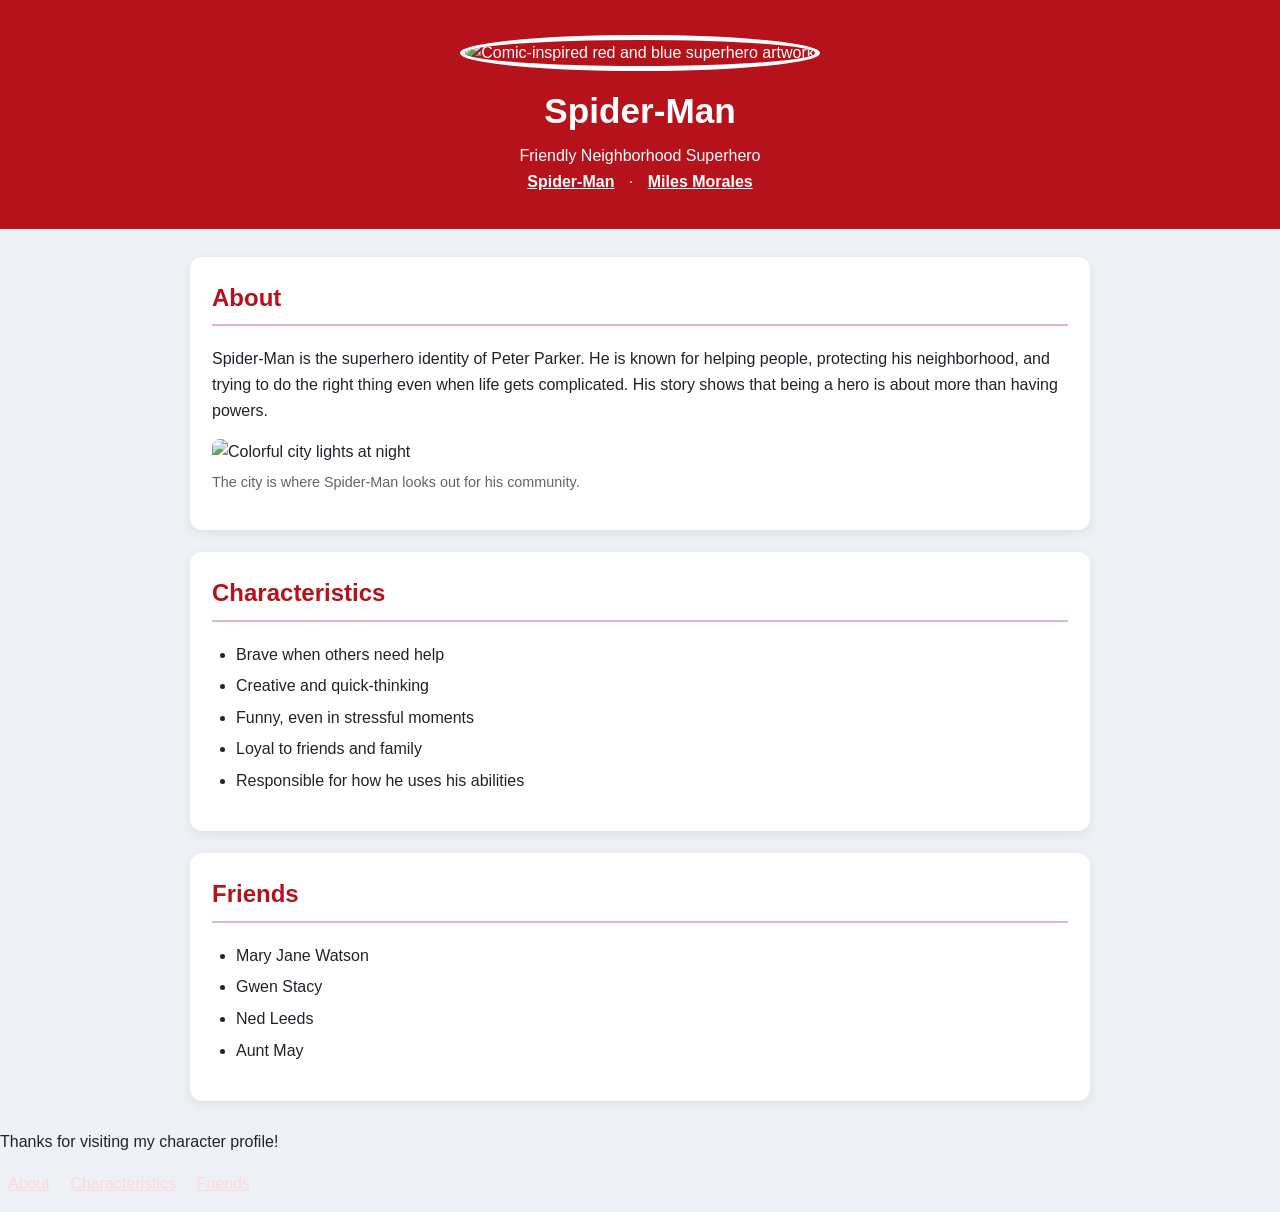
==== index.html @ ab2ee404 "update" ====
<!doctype html>
<html lang="en">
  <head>
    <meta charset="UTF-8" />
    <meta name="viewport" content="width=device-width, initial-scale=1.0" />
    <title>Spider-Man Character Profile</title>
    <style>
      * {
        box-sizing: border-box;
      }
      body {
        margin: 0;
        font-family: Arial, Helvetica, sans-serif;
        background-color: #eef1f5;
        color: #20232a;
        line-height: 1.6;
      }
      header {
        background-color: #b5121b;
        color: white;
        text-align: center;
        padding: 35px 20px;
      }
      .profile-picture {
        width: 145px;
        height: 145px;
        border-radius: 50%;
        object-fit: cover;
        border: 5px solid white;
      }
      header h1 {
        margin: 12px 0 0;
        font-size: 2.2rem;
      }
      header p {
        margin: 4px 0 0;
      }
      main {
        width: min(900px, 92%);
        margin: 28px auto;
      }
      section {
        background: white;
        padding: 22px;
        margin-bottom: 22px;
        border-radius: 12px;
        box-shadow: 0 3px 12px rgba(0, 0, 0, 0.08);
      }
      h2 {
        color: #b5121b;
        border-bottom: 2px solid #e7b7ba;
        padding-bottom: 7px;
        margin-top: 0;
      }
      .about-image {
        display: block;
        width: 100%;
        max-height: 300px;
        object-fit: cover;
        border-radius: 8px;
        margin-top: 15px;
      }
      .caption {
        font-size: 0.9rem;
        color: #60646c;
        margin-top: 6px;
      }
      ul {
        padding-left: 24px;
      }
      li {
        margin-bottom: 6px;
      }
      a {
        color: #b5121b;
      }
      header .character-nav a {
        color: white;
        font-weight: bold;
        text-decoration: underline;
        margin: 0 10px;
      }
      footer a {
        color: #ffd8da;
        margin: 0 8px;
      }
      @media (max-width: 600px) {
        header h1 {
          font-size: 1.8rem;
        }
        section {
          padding: 17px;
        }
      }
    </style>
  </head>
  <body>
    <header>
      <img
        class="profile-picture"
        src="https://hips.hearstapps.com/hmg-prod/images/msm2-reveal-attack-4k-legal-65284680c18ba.jpg?crop=0.490xw:0.872xh;0.115xw,0&resize=1200:*"
        alt="Comic-inspired red and blue superhero artwork"
      />
      <h1>Spider-Man</h1>
      <p>Friendly Neighborhood Superhero</p>
      <nav class="character-nav">
        <a href="your%20practice%20website.html">Spider-Man</a> ·
        <a href="miles-morales.html">Miles Morales</a>
      </nav>
    </header>

    <main>
      <section id="about">
        <h2>About</h2>
        <p>
          Spider-Man is the superhero identity of Peter Parker. He is known for
          helping people, protecting his neighborhood, and trying to do the
          right thing even when life gets complicated. His story shows that
          being a hero is about more than having powers.
        </p>
        <img
          class="about-image"
          src="https://media.vanityfair.com/photos/5d5dacc363a3160008e3a190/master/pass/spiderman-marvel.jpg"
          alt="Colorful city lights at night"
        />
        <p class="caption">
          The city is where Spider-Man looks out for his community.
        </p>
      </section>

      <section id="characteristics">
        <h2>Characteristics</h2>
        <ul>
          <li>Brave when others need help</li>
          <li>Creative and quick-thinking</li>
          <li>Funny, even in stressful moments</li>
          <li>Loyal to friends and family</li>
          <li>Responsible for how he uses his abilities</li>
        </ul>
      </section>

      <section id="friends">
        <h2>Friends</h2>
        <ul>
          <li>Mary Jane Watson</li>
          <li>Gwen Stacy</li>
          <li>Ned Leeds</li>
          <li>Aunt May</li>
        </ul>
      </section>
    </main>

    <footer>
      <p>Thanks for visiting my character profile!</p>
      <p>
        <a href="#about">About</a>
        <a href="#characteristics">Characteristics</a>
        <a href="#friends">Friends</a>
      </p>
    </footer>
  </body>
</html>
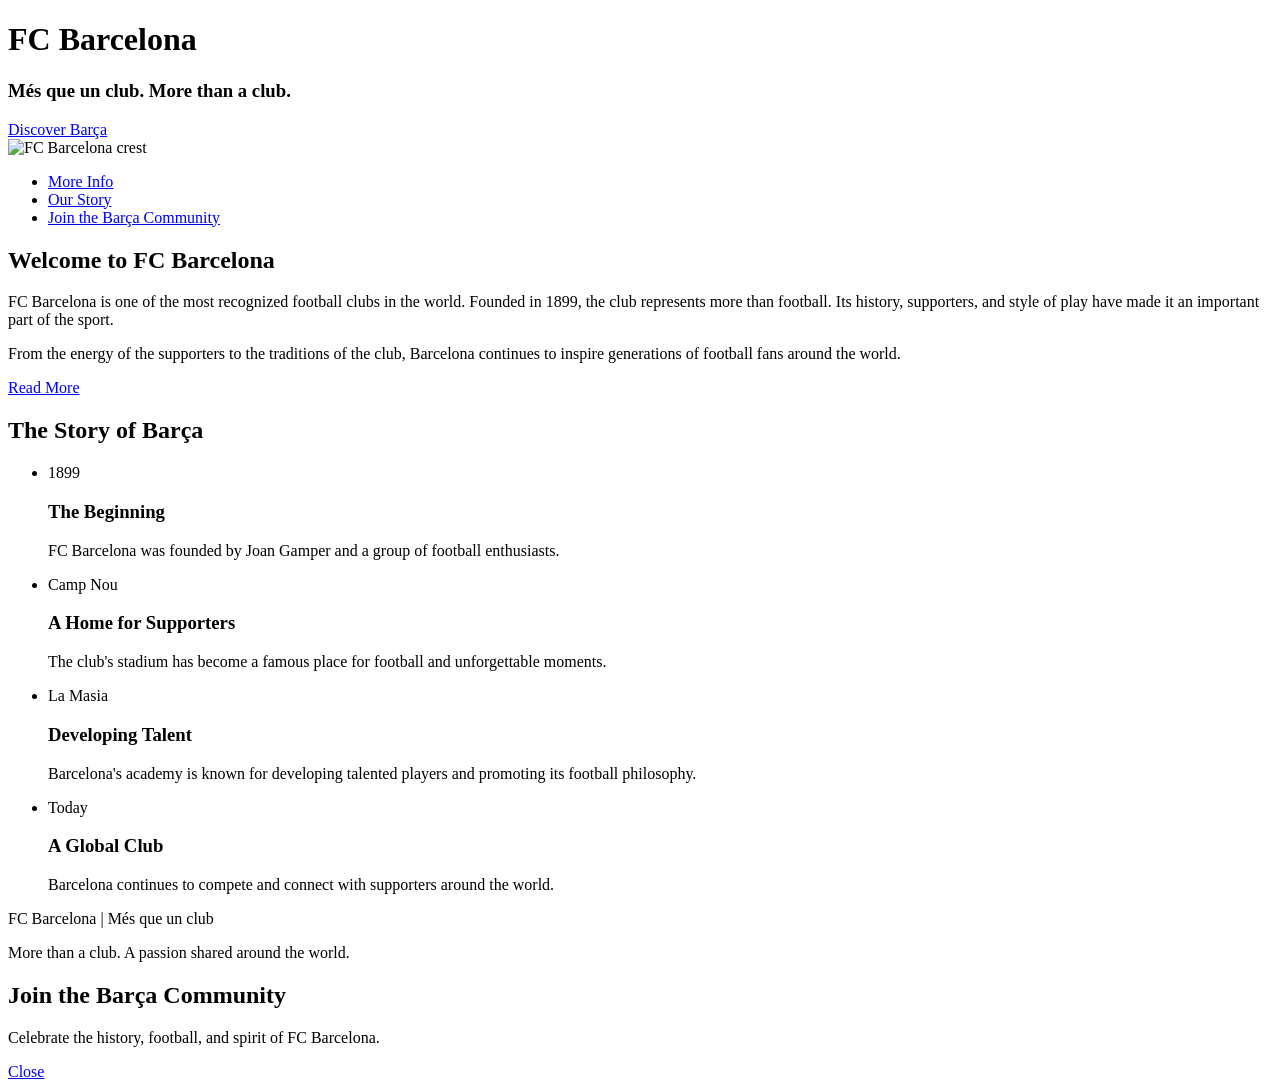
==== commit d42abccf: "Update index.html" ====
--- a/index.html
+++ b/index.html
@@ -3,160 +3,119 @@
   <head>
     <meta charset="UTF-8" />
     <meta name="viewport" content="width=device-width, initial-scale=1.0" />
-    <title>Spider-Man Character Profile</title>
-    <style>
-      * {
-        box-sizing: border-box;
-      }
-      body {
-        margin: 0;
-        font-family: Arial, Helvetica, sans-serif;
-        background-color: #eef1f5;
-        color: #20232a;
-        line-height: 1.6;
-      }
-      header {
-        background-color: #b5121b;
-        color: white;
-        text-align: center;
-        padding: 35px 20px;
-      }
-      .profile-picture {
-        width: 145px;
-        height: 145px;
-        border-radius: 50%;
-        object-fit: cover;
-        border: 5px solid white;
-      }
-      header h1 {
-        margin: 12px 0 0;
-        font-size: 2.2rem;
-      }
-      header p {
-        margin: 4px 0 0;
-      }
-      main {
-        width: min(900px, 92%);
-        margin: 28px auto;
-      }
-      section {
-        background: white;
-        padding: 22px;
-        margin-bottom: 22px;
-        border-radius: 12px;
-        box-shadow: 0 3px 12px rgba(0, 0, 0, 0.08);
-      }
-      h2 {
-        color: #b5121b;
-        border-bottom: 2px solid #e7b7ba;
-        padding-bottom: 7px;
-        margin-top: 0;
-      }
-      .about-image {
-        display: block;
-        width: 100%;
-        max-height: 300px;
-        object-fit: cover;
-        border-radius: 8px;
-        margin-top: 15px;
-      }
-      .caption {
-        font-size: 0.9rem;
-        color: #60646c;
-        margin-top: 6px;
-      }
-      ul {
-        padding-left: 24px;
-      }
-      li {
-        margin-bottom: 6px;
-      }
-      a {
-        color: #b5121b;
-      }
-      header .character-nav a {
-        color: white;
-        font-weight: bold;
-        text-decoration: underline;
-        margin: 0 10px;
-      }
-      footer a {
-        color: #ffd8da;
-        margin: 0 8px;
-      }
-      @media (max-width: 600px) {
-        header h1 {
-          font-size: 1.8rem;
-        }
-        section {
-          padding: 17px;
-        }
-      }
-    </style>
+    <title>FC Barcelona - More Than a Club</title>
+    <link rel="stylesheet" href="css/style.css" />
   </head>
+
   <body>
-    <header>
+    <!-- HERO BANNER -->
+    <div class="hero-banner">
+      <div class="wrapper">
+        <h1>FC Barcelona</h1>
+        <h3>Més que un club. More than a club.</h3>
+        <a href="#more-info" class="cta">Discover Barça</a>
+      </div>
+
       <img
-        class="profile-picture"
-        src="https://hips.hearstapps.com/hmg-prod/images/msm2-reveal-attack-4k-legal-65284680c18ba.jpg?crop=0.490xw:0.872xh;0.115xw,0&resize=1200:*"
-        alt="Comic-inspired red and blue superhero artwork"
+        src="images/barcelona-crest.png"
+        class="hero-image"
+        alt="FC Barcelona crest"
       />
-      <h1>Spider-Man</h1>
-      <p>Friendly Neighborhood Superhero</p>
-      <nav class="character-nav">
-        <a href="your%20practice%20website.html">Spider-Man</a> ·
-        <a href="miles-morales.html">Miles Morales</a>
-      </nav>
-    </header>
+    </div>
 
-    <main>
-      <section id="about">
-        <h2>About</h2>
+    <!-- STICKY NAVIGATION -->
+    <nav class="main-nav">
+      <div class="wrapper">
+        <ul>
+          <li><a href="#more-info">More Info</a></li>
+          <li><a href="#story">Our Story</a></li>
+          <li><a href="#" class="popup-button">Join the Barça Community</a></li>
+        </ul>
+      </div>
+    </nav>
+
+    <!-- MORE INFO SECTION -->
+    <div class="more-info" id="more-info">
+      <div class="wrapper">
+        <h2>Welcome to <span>FC Barcelona</span></h2>
+
         <p>
-          Spider-Man is the superhero identity of Peter Parker. He is known for
-          helping people, protecting his neighborhood, and trying to do the
-          right thing even when life gets complicated. His story shows that
-          being a hero is about more than having powers.
+          FC Barcelona is one of the most recognized football clubs in the
+          world. Founded in 1899, the club represents more than football. Its
+          history, supporters, and style of play have made it an important part
+          of the sport.
         </p>
-        <img
-          class="about-image"
-          src="https://media.vanityfair.com/photos/5d5dacc363a3160008e3a190/master/pass/spiderman-marvel.jpg"
-          alt="Colorful city lights at night"
-        />
-        <p class="caption">
-          The city is where Spider-Man looks out for his community.
+
+        <p>
+          From the energy of the supporters to the traditions of the club,
+          Barcelona continues to inspire generations of football fans around the
+          world.
         </p>
-      </section>
 
-      <section id="characteristics">
-        <h2>Characteristics</h2>
-        <ul>
-          <li>Brave when others need help</li>
-          <li>Creative and quick-thinking</li>
-          <li>Funny, even in stressful moments</li>
-          <li>Loyal to friends and family</li>
-          <li>Responsible for how he uses his abilities</li>
+        <a href="#story" class="read-more">Read More</a>
+      </div>
+    </div>
+
+    <!-- STORY SECTION -->
+    <div class="story" id="story">
+      <div class="wrapper">
+        <h2>The Story of Barça</h2>
+
+        <ul class="story-list">
+          <li>
+            <span>1899</span>
+            <h3>The Beginning</h3>
+            <p>
+              FC Barcelona was founded by Joan Gamper and a group of football
+              enthusiasts.
+            </p>
+          </li>
+
+          <li>
+            <span>Camp Nou</span>
+            <h3>A Home for Supporters</h3>
+            <p>
+              The club's stadium has become a famous place for football and
+              unforgettable moments.
+            </p>
+          </li>
+
+          <li>
+            <span>La Masia</span>
+            <h3>Developing Talent</h3>
+            <p>
+              Barcelona's academy is known for developing talented players and
+              promoting its football philosophy.
+            </p>
+          </li>
+
+          <li>
+            <span>Today</span>
+            <h3>A Global Club</h3>
+            <p>
+              Barcelona continues to compete and connect with supporters around
+              the world.
+            </p>
+          </li>
         </ul>
-      </section>
+      </div>
+    </div>
 
-      <section id="friends">
-        <h2>Friends</h2>
-        <ul>
-          <li>Mary Jane Watson</li>
-          <li>Gwen Stacy</li>
-          <li>Ned Leeds</li>
-          <li>Aunt May</li>
-        </ul>
-      </section>
-    </main>
+    <!-- FOOTER -->
+    <footer>
+      <div class="wrapper">
+        <p>FC Barcelona | Més que un club</p>
+        <p>More than a club. A passion shared around the world.</p>
+      </div>
+    </footer>
 
-    <footer>
-      <p>Thanks for visiting my character profile!</p>
-      <p>
-        <a href="#about">About</a>
-        <a href="#characteristics">Characteristics</a>
-        <a href="#friends">Friends</a>
-      </p>
-    </footer>
+    <!-- POPUP -->
+    <div class="popup">
+      <div class="popup-content">
+        <h2>Join the Barça Community</h2>
+        <p>Celebrate the history, football, and spirit of FC Barcelona.</p>
+        <a href="#" class="close-popup">Close</a>
+      </div>
+    </div>
   </body>
 </html>
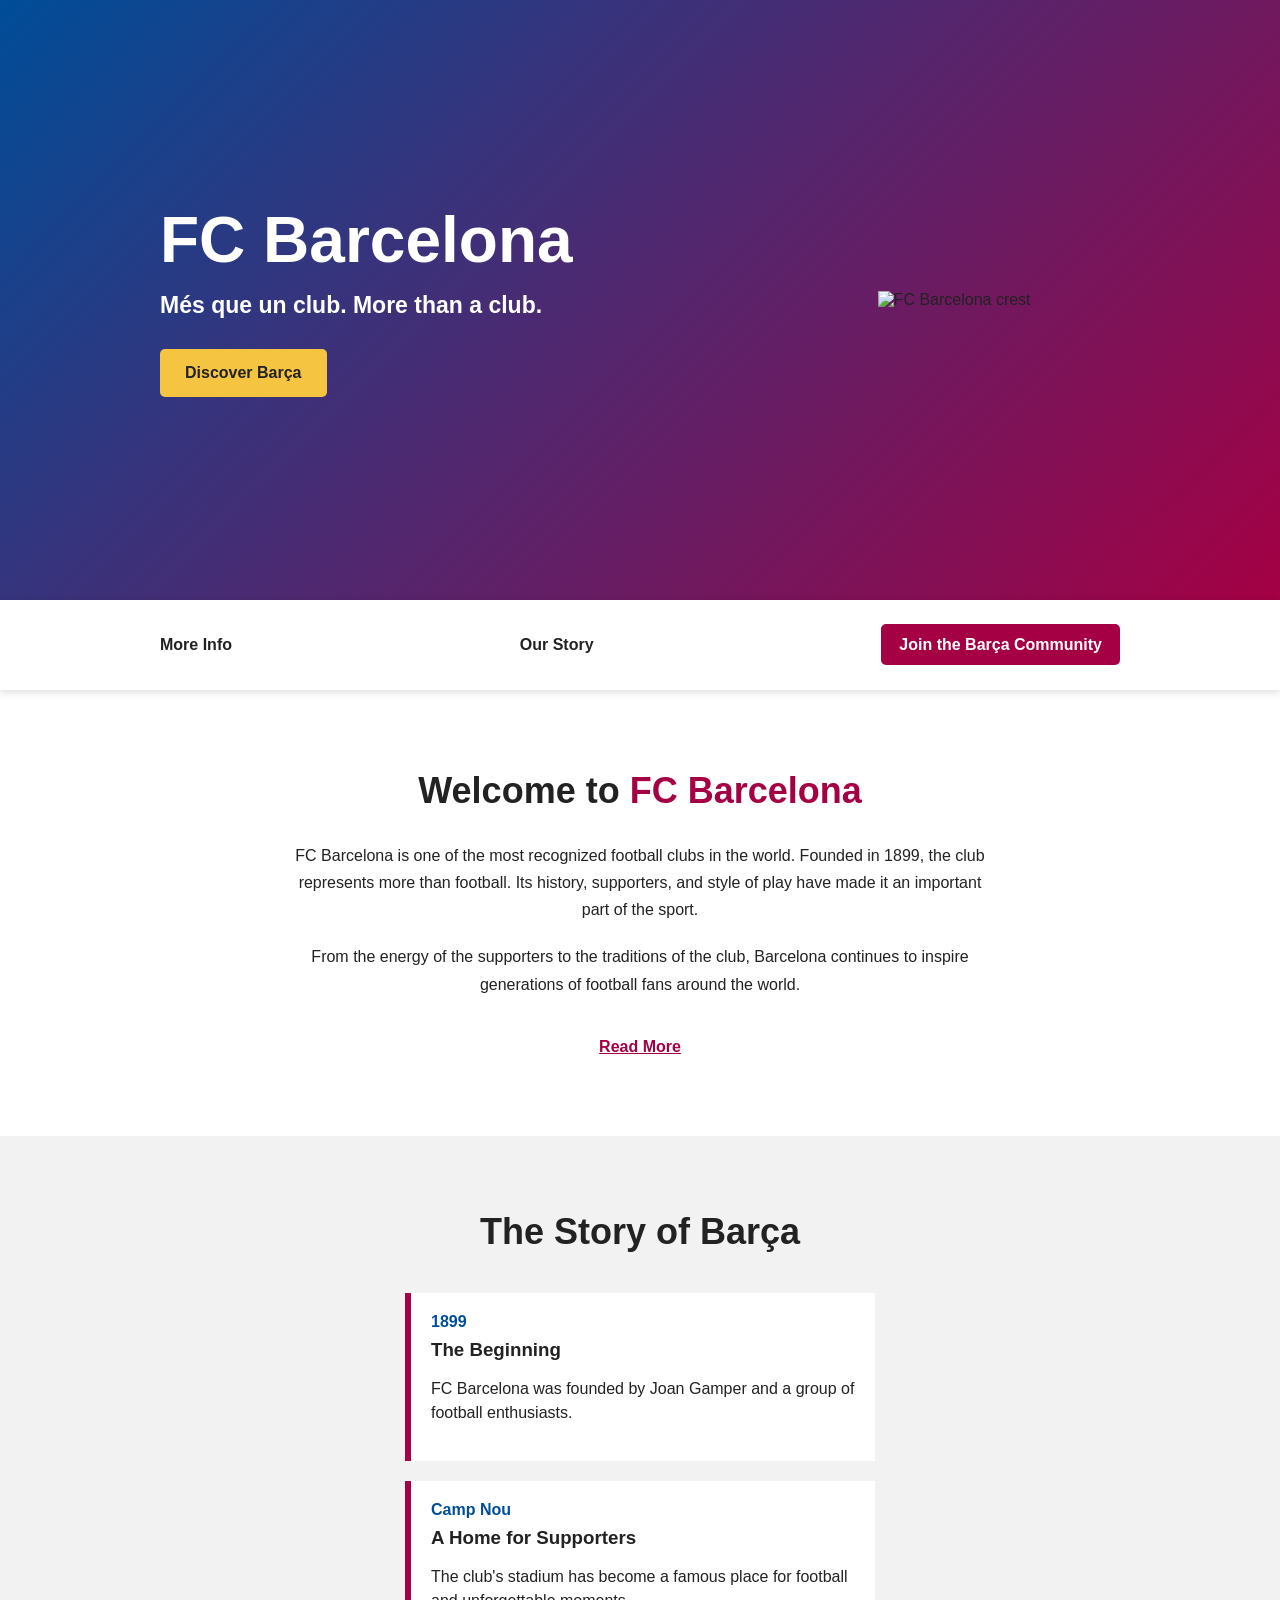
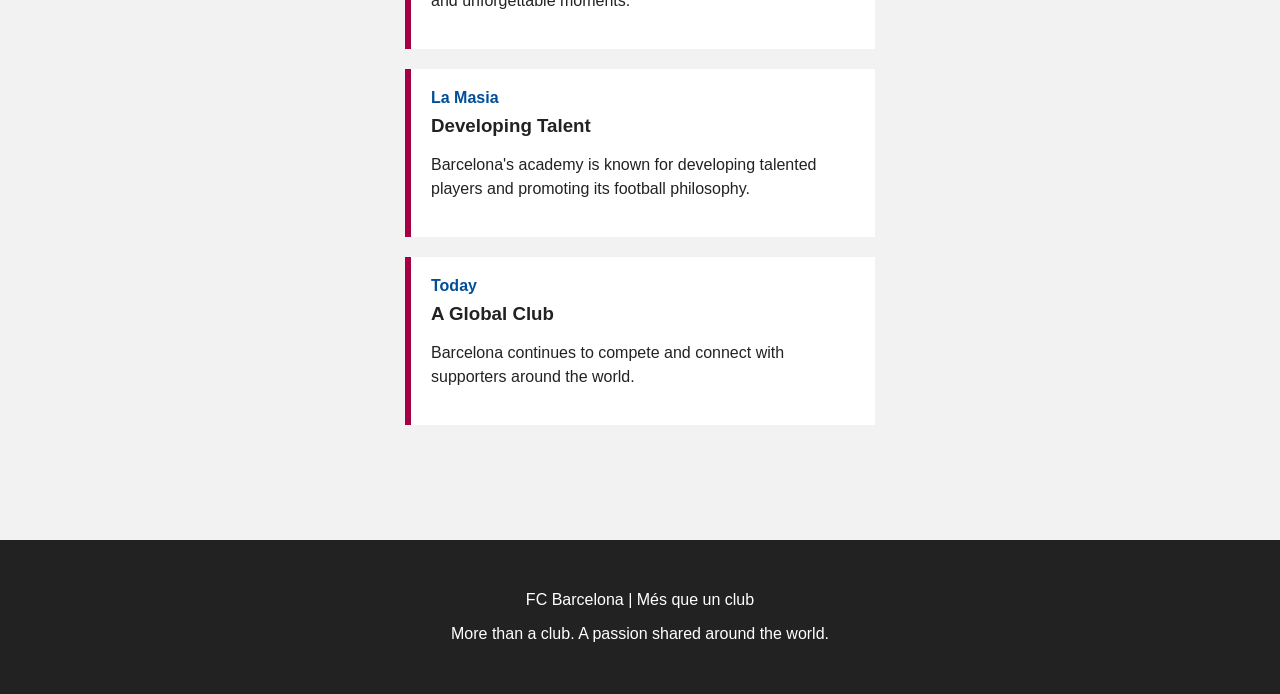
==== commit 80d655fb: "Update index.html" ====
--- a/index.html
+++ b/index.html
@@ -117,5 +117,28 @@
         <a href="#" class="close-popup">Close</a>
       </div>
     </div>
+
+    <!-- JAVASCRIPT FOR POPUP -->
+    <script>
+      const popup = document.querySelector(".popup");
+      const popupButton = document.querySelector(".popup-button");
+      const closePopup = document.querySelector(".close-popup");
+
+      popupButton.addEventListener("click", function (event) {
+        event.preventDefault();
+        popup.style.display = "flex";
+      });
+
+      closePopup.addEventListener("click", function (event) {
+        event.preventDefault();
+        popup.style.display = "none";
+      });
+
+      popup.addEventListener("click", function (event) {
+        if (event.target === popup) {
+          popup.style.display = "none";
+        }
+      });
+    </script>
   </body>
 </html>
--- a/css/style.css
+++ b/css/style.css
@@ -0,0 +1,237 @@
+/* GENERAL STYLING */
+
+* {
+  box-sizing: border-box;
+}
+
+body {
+  margin: 0;
+  font-family: Arial, Helvetica, sans-serif;
+  color: #222;
+}
+
+.wrapper {
+  width: 960px;
+  max-width: 90%;
+  margin: 0 auto;
+}
+
+/* HERO BANNER */
+
+.hero-banner {
+  height: 600px;
+  background: linear-gradient(135deg, #004d98, #a50044);
+  position: relative;
+  overflow: hidden;
+  display: flex;
+  align-items: center;
+}
+
+.hero-banner .wrapper {
+  position: relative;
+  z-index: 2;
+}
+
+.hero-banner h1 {
+  color: white;
+  font-size: 64px;
+  margin: 0 0 15px;
+}
+
+.hero-banner h3 {
+  color: white;
+  font-size: 23px;
+  margin: 0 0 30px;
+}
+
+.hero-image {
+  width: 300px;
+  position: absolute;
+  right: 8%;
+  top: 50%;
+  transform: translateY(-50%);
+}
+
+.cta {
+  display: inline-block;
+  background: #f5c542;
+  color: #222;
+  padding: 15px 25px;
+  text-decoration: none;
+  border-radius: 5px;
+  font-weight: bold;
+}
+
+/* STICKY NAVIGATION */
+
+.main-nav {
+  height: 90px;
+  background: white;
+  position: sticky;
+  top: 0;
+  z-index: 10;
+  box-shadow: 0 2px 8px rgba(0, 0, 0, 0.15);
+}
+
+.main-nav .wrapper {
+  height: 100%;
+}
+
+.main-nav ul {
+  display: flex;
+  align-items: center;
+  justify-content: space-between;
+  height: 100%;
+  padding: 0;
+  margin: 0;
+  list-style: none;
+}
+
+.main-nav a {
+  color: #222;
+  text-decoration: none;
+  font-weight: bold;
+}
+
+.main-nav a:hover {
+  color: #a50044;
+}
+
+.main-nav .popup-button {
+  background: #a50044;
+  color: white;
+  padding: 12px 18px;
+  border-radius: 5px;
+}
+
+/* MORE INFO SECTION */
+
+.more-info {
+  padding: 80px 0;
+  text-align: center;
+}
+
+.more-info h2,
+.story h2 {
+  font-size: 36px;
+  margin-top: 0;
+}
+
+.more-info h2 span {
+  color: #a50044;
+}
+
+.more-info p {
+  max-width: 700px;
+  margin: 20px auto;
+  line-height: 1.7;
+}
+
+.read-more {
+  display: inline-block;
+  margin-top: 20px;
+  color: #a50044;
+  font-weight: bold;
+}
+
+/* STORY SECTION */
+
+.story {
+  padding: 75px 0;
+  background: #f2f2f2;
+  text-align: center;
+}
+
+.story-list {
+  width: 470px;
+  max-width: 100%;
+  margin: 40px auto;
+  padding: 0;
+  list-style: none;
+  text-align: left;
+}
+
+.story-list li {
+  background: white;
+  padding: 20px;
+  margin-bottom: 20px;
+  border-left: 6px solid #a50044;
+}
+
+.story-list span {
+  color: #004d98;
+  font-weight: bold;
+}
+
+.story-list h3 {
+  margin: 8px 0;
+}
+
+.story-list p {
+  line-height: 1.5;
+}
+
+/* FOOTER */
+
+footer {
+  background: #222;
+  color: white;
+  text-align: center;
+  padding: 35px 0;
+}
+
+/* POPUP */
+
+.popup {
+  display: none;
+  position: fixed;
+  top: 0;
+  left: 0;
+  width: 100%;
+  height: 100%;
+  background: rgba(0, 0, 0, 0.8);
+  z-index: 20;
+  align-items: center;
+  justify-content: center;
+}
+
+.popup-content {
+  background: white;
+  width: 600px;
+  max-width: 90%;
+  padding: 40px;
+  text-align: center;
+  border-radius: 5px;
+}
+
+.close-popup {
+  display: inline-block;
+  margin-top: 20px;
+  background: #a50044;
+  color: white;
+  padding: 12px 20px;
+  text-decoration: none;
+  border-radius: 5px;
+}
+
+/* SMALL SCREENS */
+
+@media screen and (max-width: 700px) {
+  .hero-banner h1 {
+    font-size: 42px;
+  }
+
+  .hero-image {
+    width: 180px;
+    opacity: 0.35;
+  }
+
+  .main-nav ul {
+    gap: 12px;
+    font-size: 12px;
+  }
+
+  .story-list {
+    width: 100%;
+  }
+}
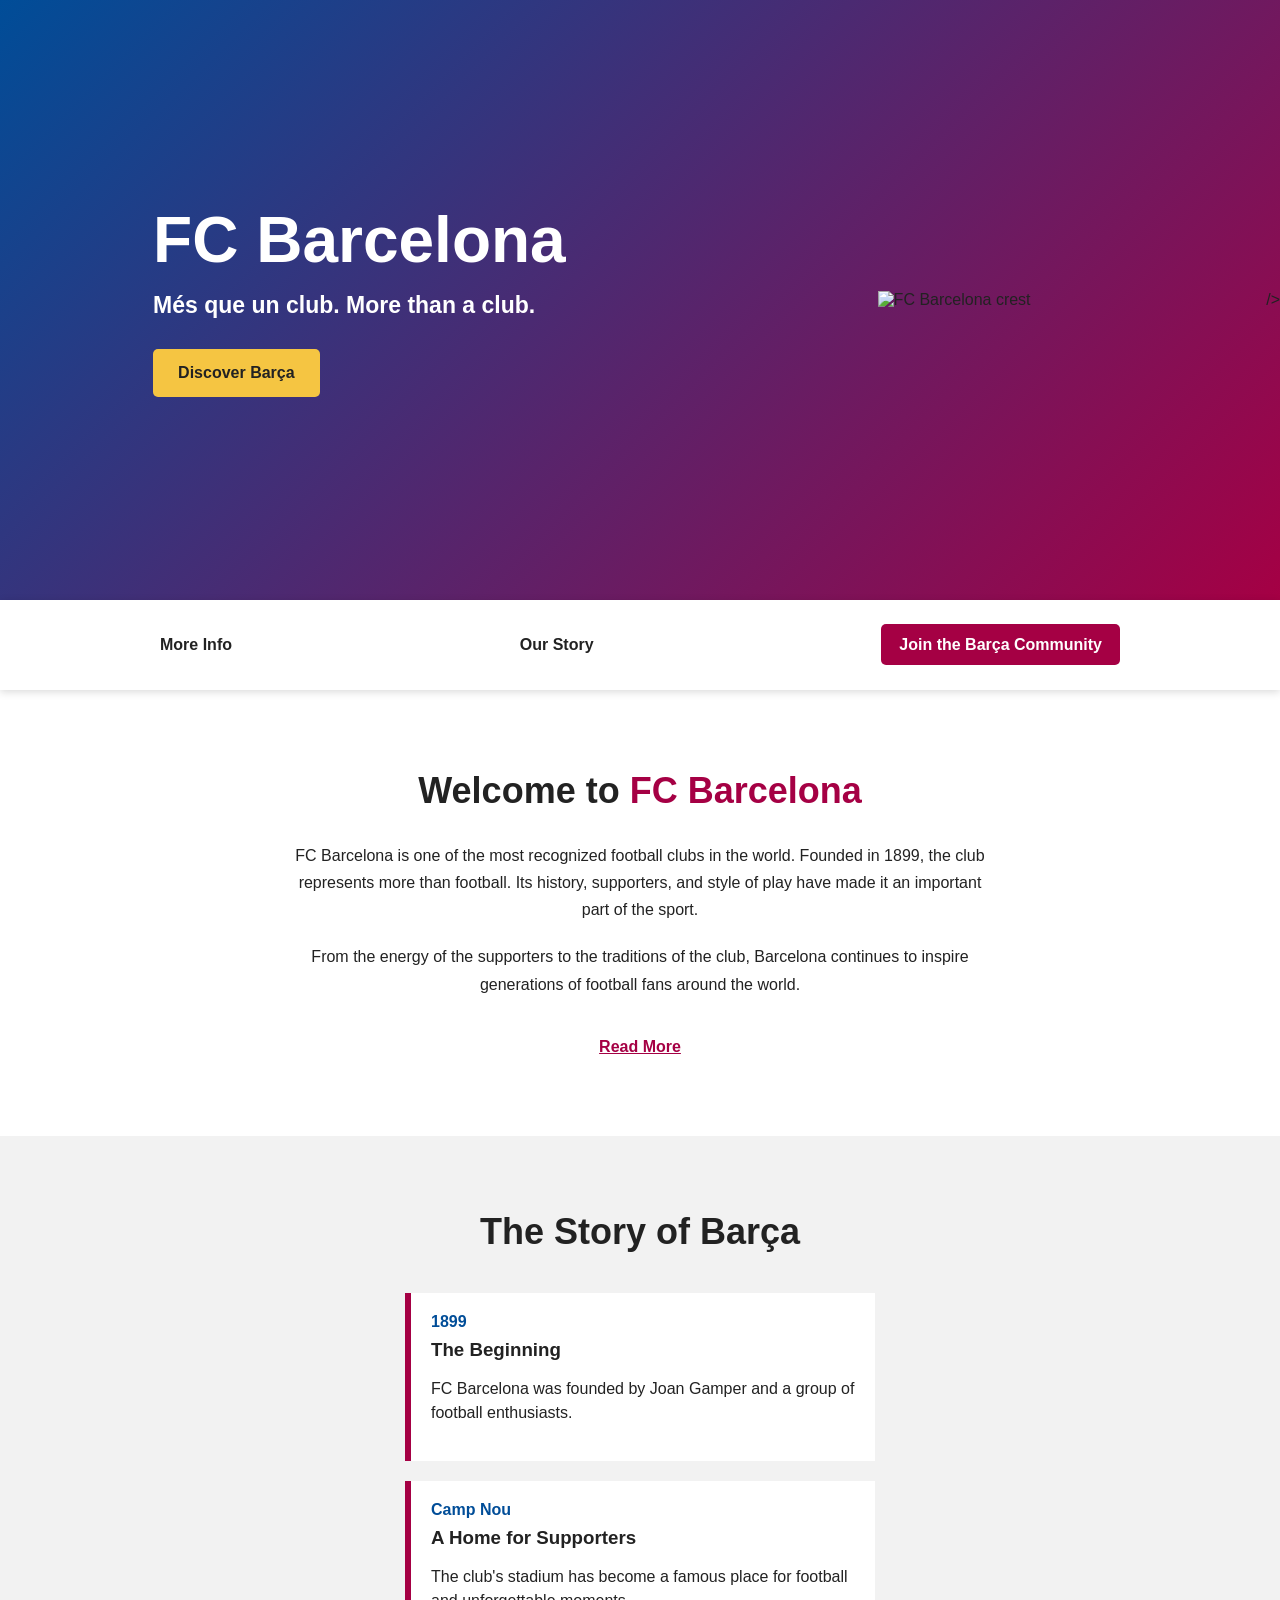
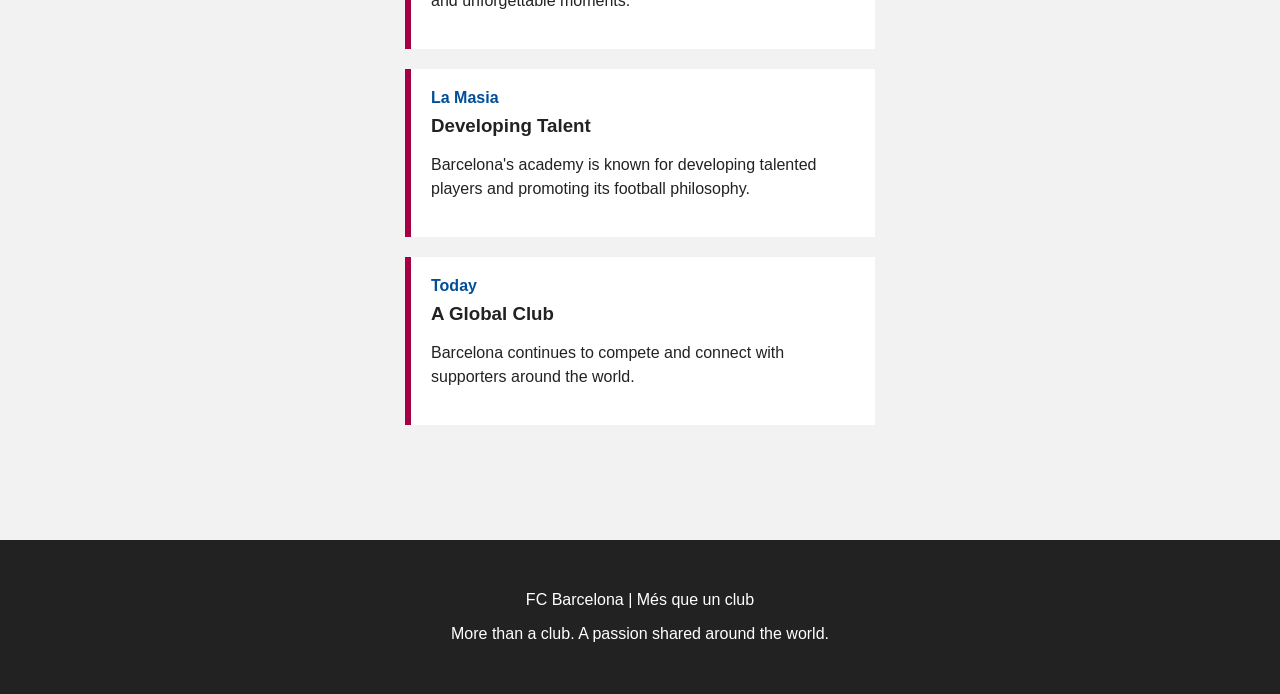
==== commit 0ea8ad12: "Update index.html" ====
--- a/index.html
+++ b/index.html
@@ -17,9 +17,10 @@
       </div>
 
       <img
-        src="images/barcelona-crest.png"
+        src="images/FC_Barcelona_(crest).png.webp"
         class="hero-image"
         alt="FC Barcelona crest"
+      />
       />
     </div>
 
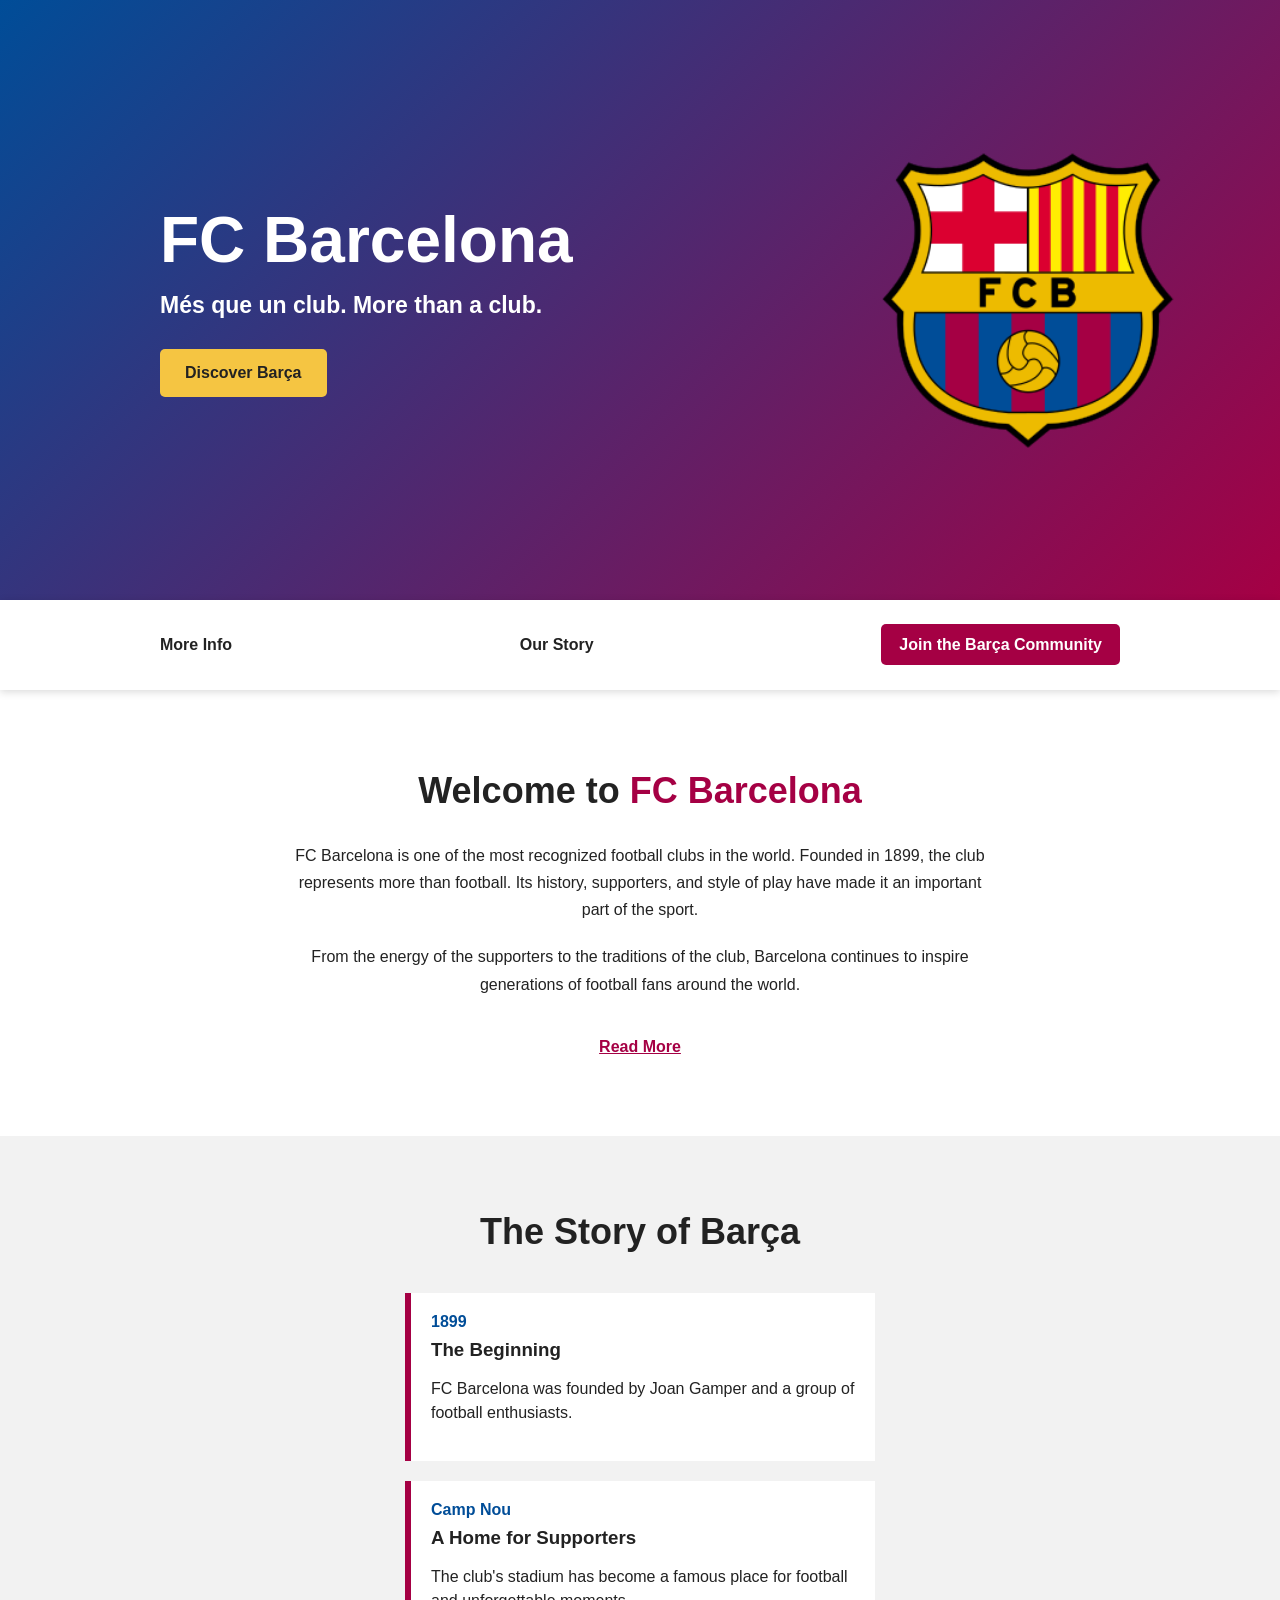
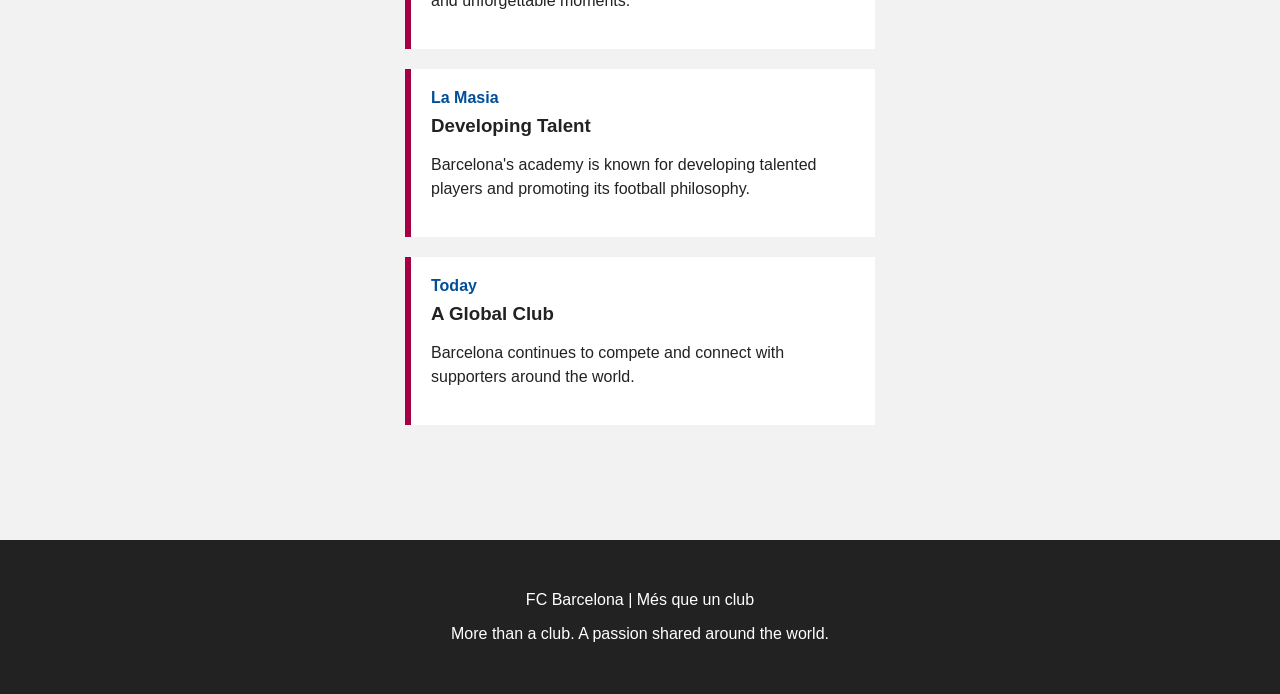
==== commit 5e7b47f7: "image" ====
--- a/index.html
+++ b/index.html
@@ -20,7 +20,6 @@
         src="images/FC_Barcelona_(crest).png.webp"
         class="hero-image"
         alt="FC Barcelona crest"
-      />
       />
     </div>
 
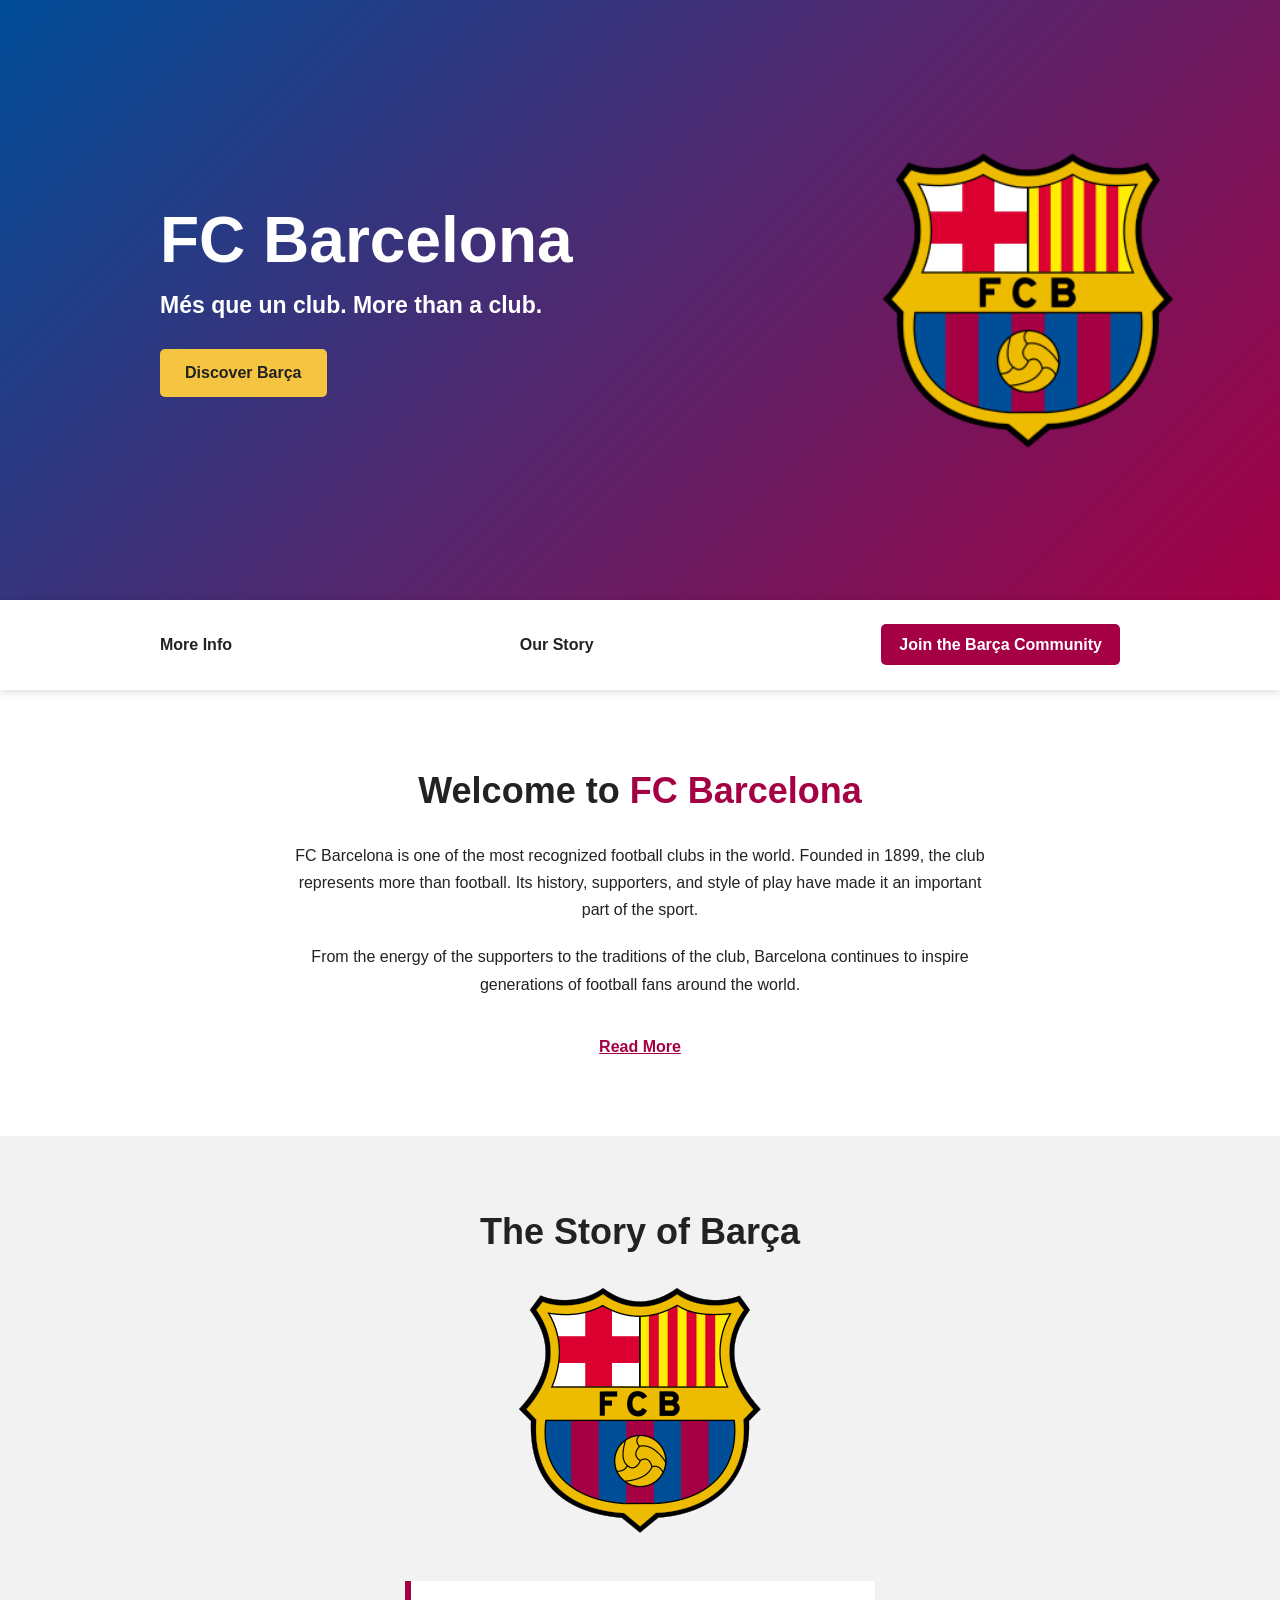
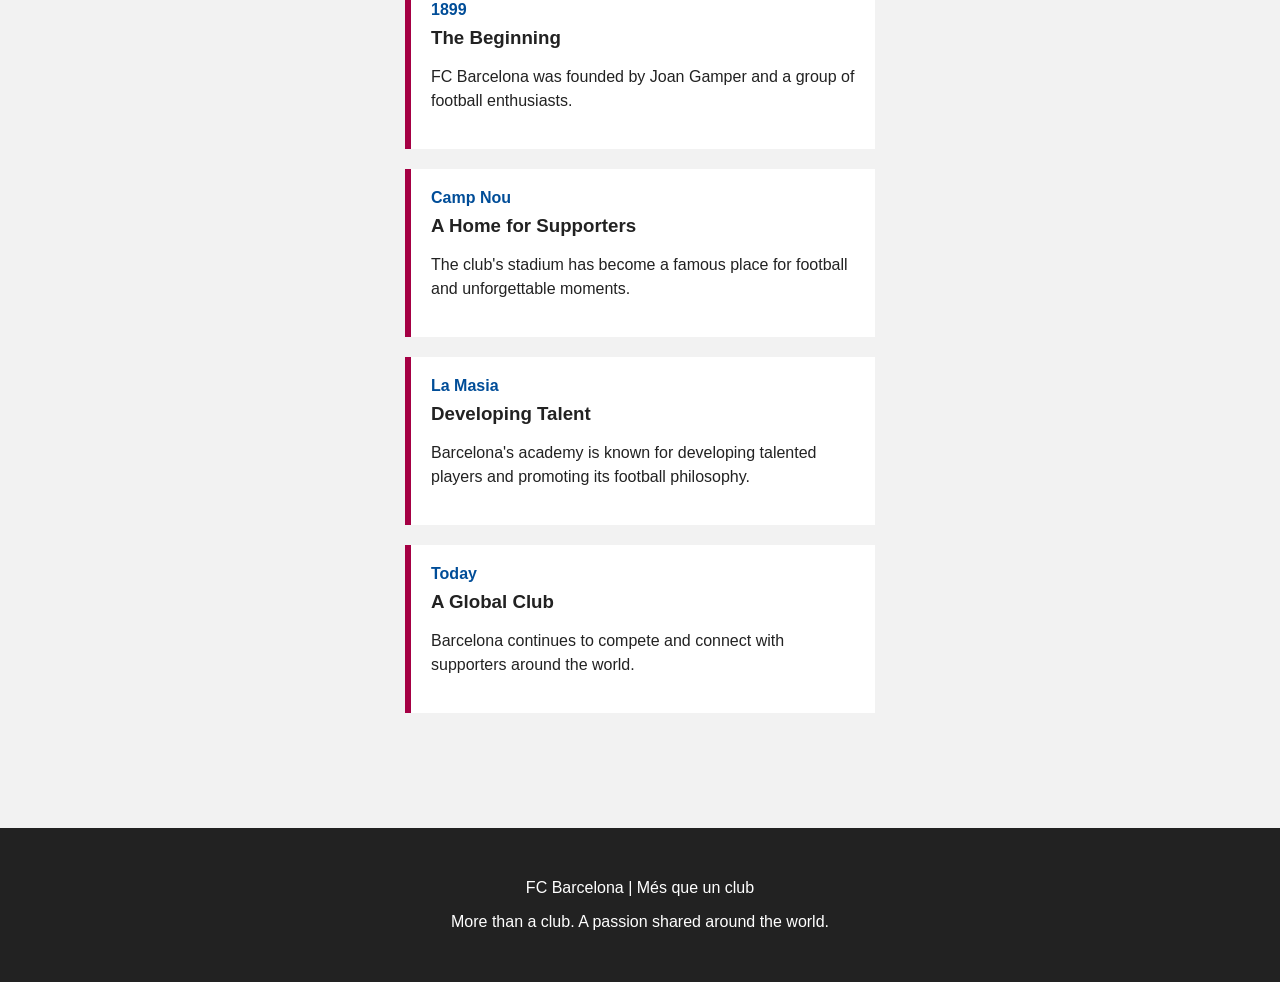
==== commit f37079fd: "Update index.html" ====
--- a/index.html
+++ b/index.html
@@ -57,9 +57,19 @@
     </div>
 
     <!-- STORY SECTION -->
+    <!-- SEPARATOR -->
+    <div class="separator"></div>
+
+    <!-- STORY SECTION -->
     <div class="story" id="story">
       <div class="wrapper">
         <h2>The Story of Barça</h2>
+
+        <img
+          src="images/FC_Barcelona_(crest).png.webp"
+          class="story-image"
+          alt="FC Barcelona crest"
+        />
 
         <ul class="story-list">
           <li>
@@ -100,6 +110,9 @@
         </ul>
       </div>
     </div>
+
+    <!-- SEPARATOR -->
+    <div class="separator"></div>
 
     <!-- FOOTER -->
     <footer>
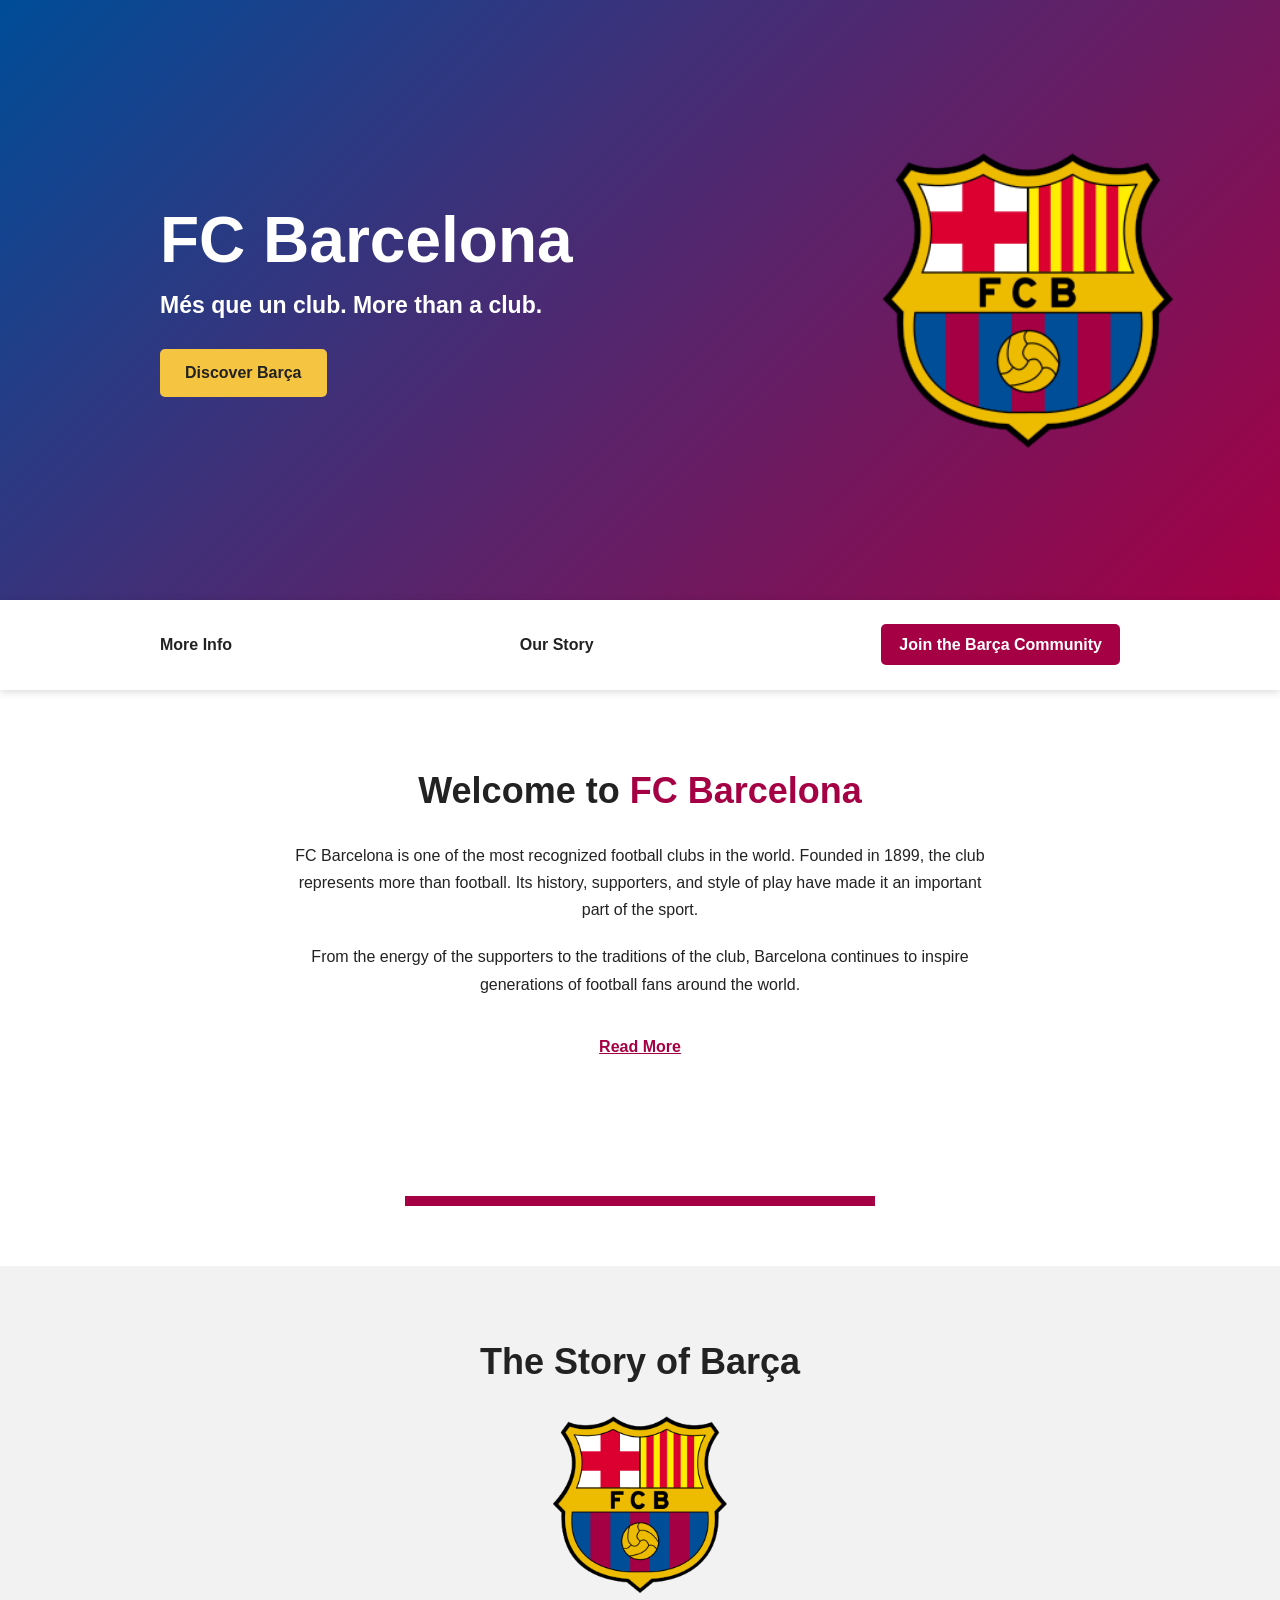
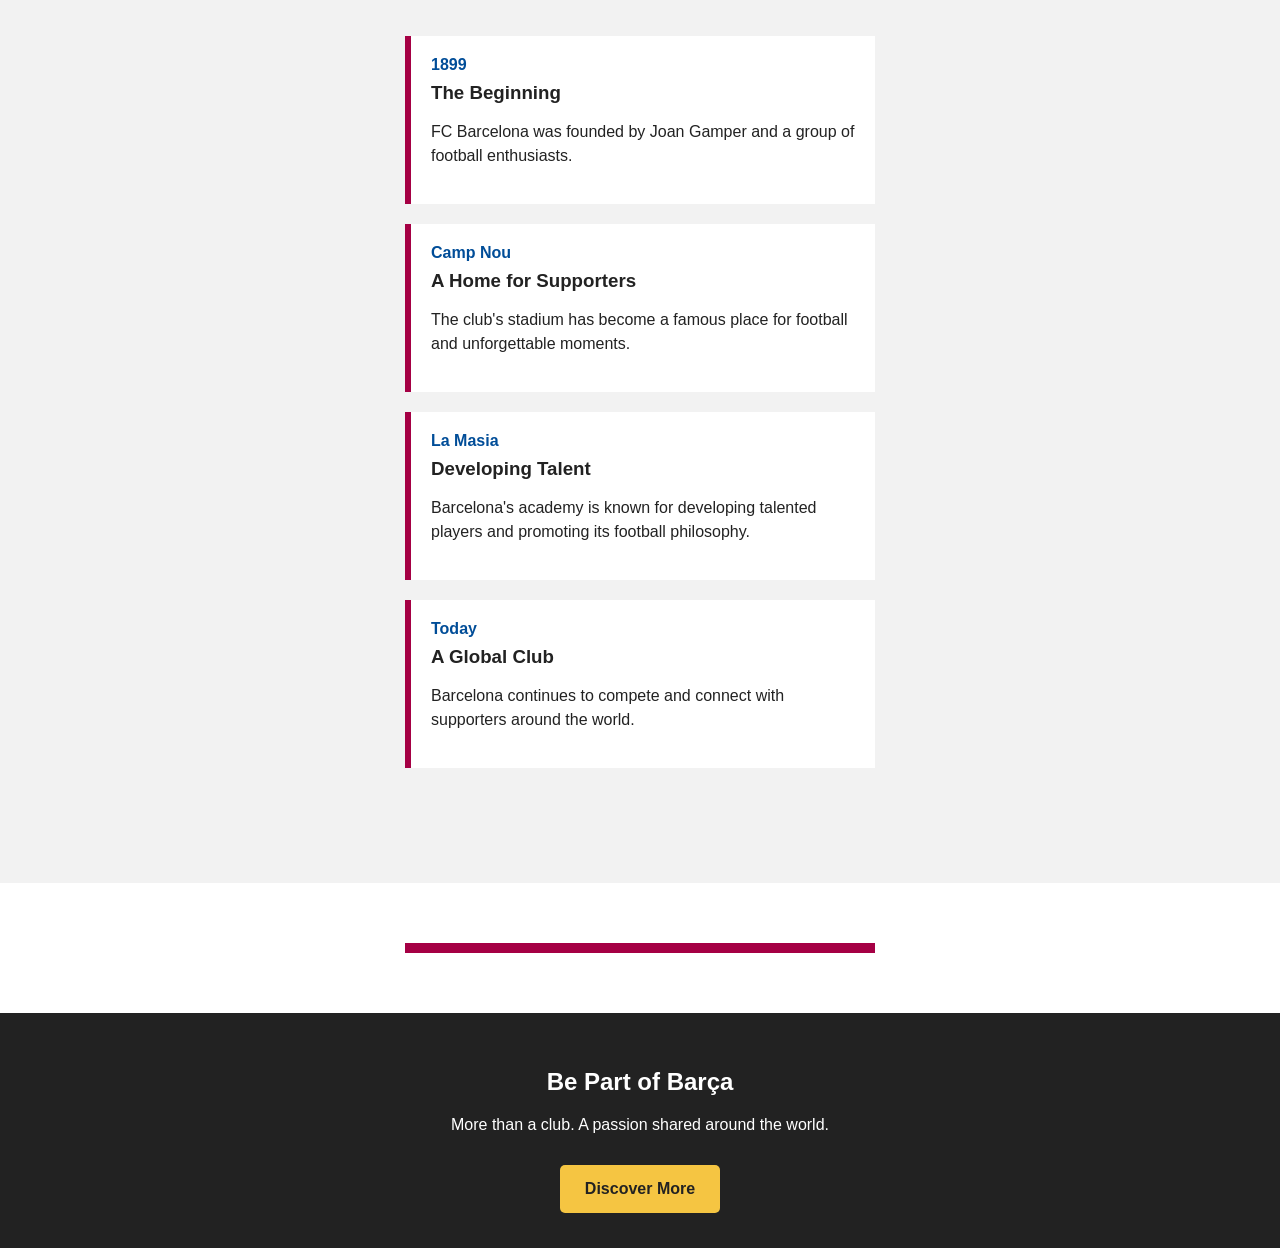
==== commit ab739747: "update" ====
--- a/index.html
+++ b/index.html
@@ -115,22 +115,14 @@
     <div class="separator"></div>
 
     <!-- FOOTER -->
+    <!-- FOOTER -->
     <footer>
       <div class="wrapper">
-        <p>FC Barcelona | Més que un club</p>
+        <h2>Be Part of Barça</h2>
         <p>More than a club. A passion shared around the world.</p>
+        <a href="#more-info" class="cta">Discover More</a>
       </div>
     </footer>
-
-    <!-- POPUP -->
-    <div class="popup">
-      <div class="popup-content">
-        <h2>Join the Barça Community</h2>
-        <p>Celebrate the history, football, and spirit of FC Barcelona.</p>
-        <a href="#" class="close-popup">Close</a>
-      </div>
-    </div>
-
     <!-- JAVASCRIPT FOR POPUP -->
     <script>
       const popup = document.querySelector(".popup");
--- a/css/style.css
+++ b/css/style.css
@@ -235,3 +235,46 @@
     width: 100%;
   }
 }
+/* SEPARATOR */
+
+.separator {
+  width: 470px;
+  max-width: 90%;
+  height: 10px;
+  background: #a50044;
+  margin: 60px auto;
+}
+
+/* STORY IMAGE */
+
+.story-image {
+  width: 180px;
+  max-width: 80%;
+  height: auto;
+  display: block;
+  margin: 30px auto;
+}
+
+/* STORY LIST */
+
+.story-list li {
+  min-height: 70px;
+  transition: opacity 0.3s ease;
+}
+
+.story-list li:hover {
+  opacity: 0.7;
+}
+
+/* FOOTER BUTTON */
+
+footer .cta {
+  margin-top: 15px;
+  display: inline-block;
+}
+
+@media screen and (max-width: 600px) {
+  .separator {
+    width: 90%;
+  }
+}
